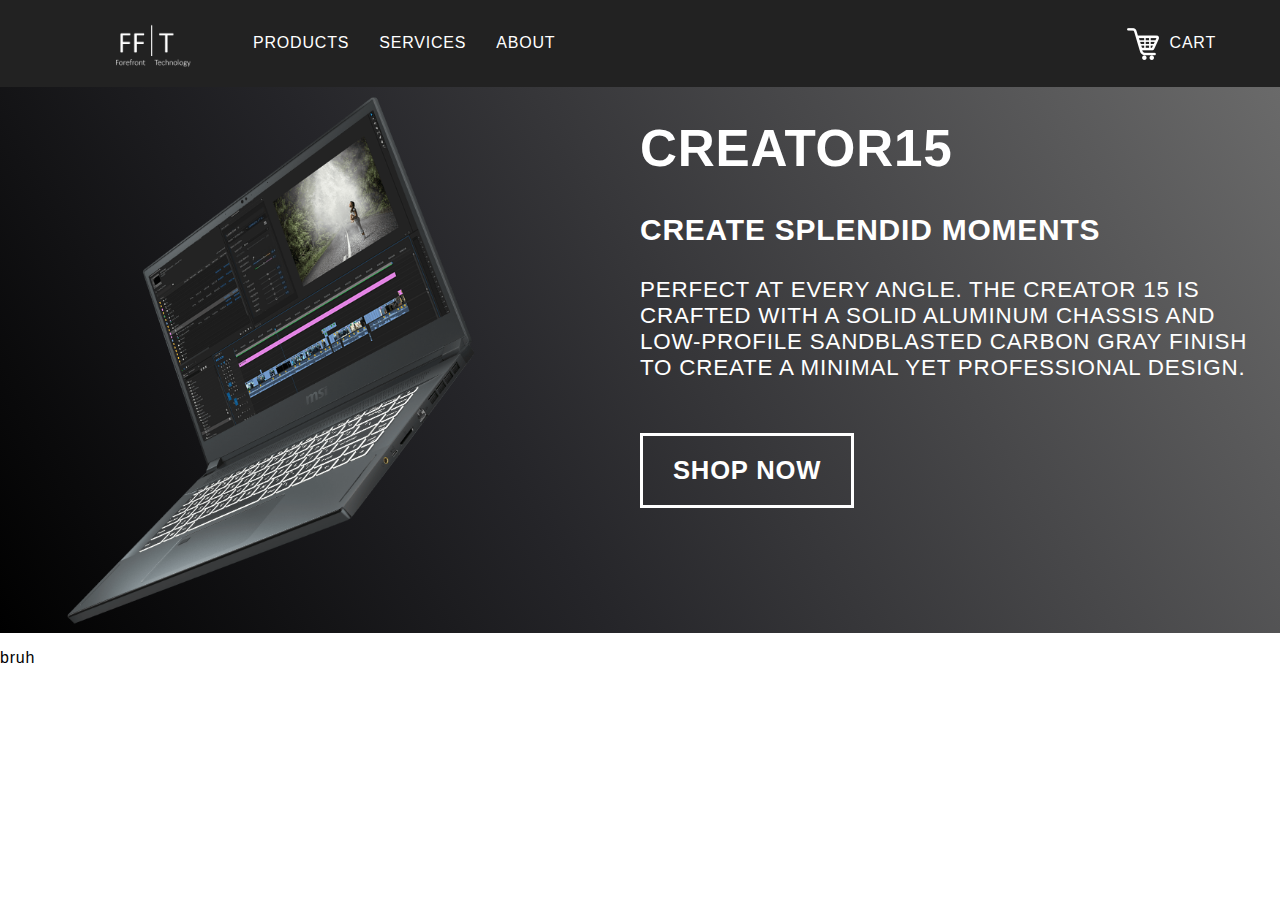
==== index.html @ af0c317e "first try" ====
<!DOCTYPE html>
<html lang="en" dir="ltr">

<head>
  <meta charset="utf-8">
  <title>Forefront Technologies</title>
  <link rel="stylesheet" href="style.css">
  <link rel="stylesheet" href="style2.css">
</head>

<body>
  <div class="site-wrapper">
    <nav class="navbar">
      <div class="navbar-icon">
        <a href="index.html">
          <div class="hicon">
          </div>
        </a>
      </div>
      <div class="main-nav">
        <div class="tier1">
          <a href="products.html"><span>Products</span></a>
          <a href="services.html"><span>Services</span></a>
          <a href="about.html"><span>About</span></a>
        </div>
        <div class="cc">
          <div class="cart">
            <a href="#">
              <div class="carticon"></div>
              <span>Cart</span>
            </a>
          </div>
        </div>
      </div>
    </nav>
  </div>
  <div class="main">
    <div class="featured">
      <div class="container">
        <div class="column">
          <img class="creator15" src="images/creator15.png" alt="Creator Laptop">
        </div>
        <div class="column">
          <div class="ftext">
            <h1><span>Creator15</span></h1>
            <h3><span>Create Splendid Moments</span></h3>
            <p>Perfect at every angle. The Creator 15 is crafted with a solid aluminum chassis and low-profile sandblasted carbon gray finish to create a minimal yet professional design.</p>
            <div class="fbutton">
              <a href="products.html">Shop Now</a>
            </div>
          </div>
        </div>
      </div>
    </div>
    <p>bruh</p>
  </div>
  <p></p>
  </div>
</body>

</html>
---- style.css ----
body {
  font-family: 'Open Sans',Arial,Helvetica,sans-serif;
  font-size: 16px;
  letter-spacing: 0.8px;
  margin: 0 !important;
  padding: 0 !important;
}

.site-wrapper {
  margin: 0;
  padding: 0;
}

.navbar-icon {
  float: left;
  margin-left: 50px;
  padding: 15px 15px;
  font-size: 17.5px;
  line-height: 20.000000006px;
}

.hicon {
  background: url("images/fft-logo.png") no-repeat;
  height: 68px;
  width: 112px;
  margin-left: 15px;
  background-size: contain;
  color: #fff;
  vertical-align: middle;
}

.navbar {
  padding: 0;
  overflow: hidden;
  position: fixed;
  top: 0;
  width: 100%;
  z-index: 1504;
  background-color: #222;
  color: #fff;
  min-height: 40px;
  max-height: 85px;
  border: 1px solid transparent;
}

.navbar a {
  text-transform: uppercase;
  vertical-align: middle;
  font-weight: normal;
  line-height: 84px;
  float: left;
}

.navbar a {
  padding: 0 15px;
  display: block;
  color: white;
  text-align: center;
  text-decoration: none;
}

.cc {
  float: right;
  margin-right: 50px;
}

.carticon {
  background: url("images/shopping-cart-32.png") no-repeat;
  height: 32px;
  width: 32px;
  background-size: contain;
  display: inline-block !important;
  vertical-align: middle;
  padding-right: 5px;
}

.main-nav a:hover {
  background-color: #333;
}

.main {
  margin-top: 85px;
  padding: 0;
}
---- style2.css ----
.featured {
  color: #FFF;
  background: rgb(0,0,0);
  background: linear-gradient(59deg, rgba(0,0,0,1) 0%, rgba(37,37,41,1) 38%, rgba(106,106,106,1) 100%);
  height: 100%;
}

.creator15 {
  max-width: 80%;
  height: auto;
  vertical-align: middle;
  padding-left: 15px;
  margin-left: auto;
  margin-right: auto;
}

.ftext {
  font-size:2vw;
  --top: 30px;
  --right: 500px;
  padding-right: 15px;
  position: absolute;
  text-transform: uppercase;
  font-weight: normal;
}

.ftext p {
  font-size: 1.75vw;

}

.column {
  float: left;
  width: 50%;
}

.container:after {
  content: "";
  display: table;
  clear: both;
}

.fbutton {
  padding-top: 30px;
}

.fbutton a {
  color: #fff;
  border: 3px solid #fff;
  background: transparent;
  box-sizing: border-box;
  padding: 20px 30px;
  display: inline-block;
  font-weight: bold;
  text-decoration: none;
}

.fbutton a:hover {
  background-color: #fff;
  color: #333;
}
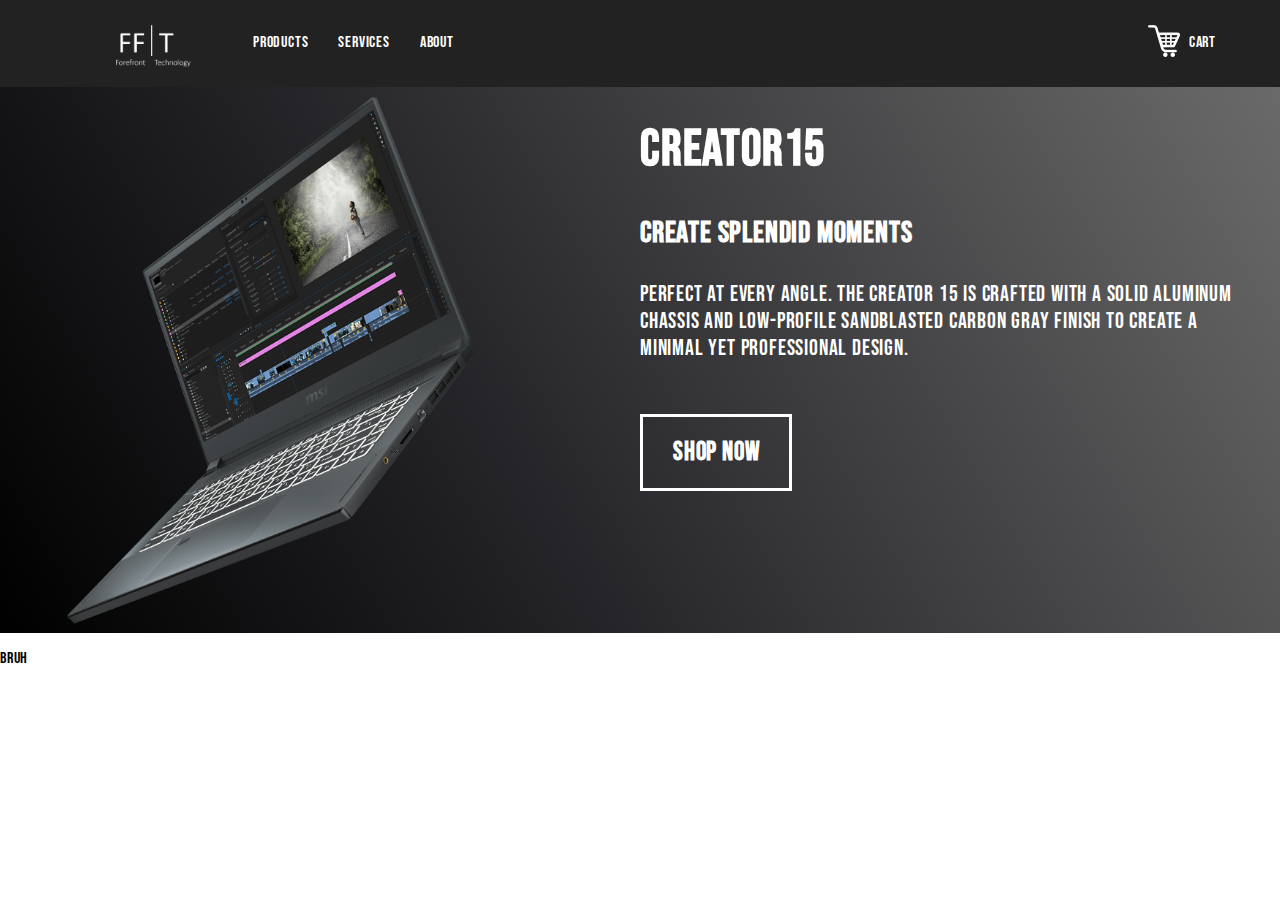
==== commit 6b9ba55f: "changed font face" ====
--- a/index.html
+++ b/index.html
@@ -6,6 +6,8 @@
   <title>Forefront Technologies</title>
   <link rel="stylesheet" href="style.css">
   <link rel="stylesheet" href="style2.css">
+  <link rel="preconnect" href="https://fonts.gstatic.com">
+  <link href="https://fonts.googleapis.com/css2?family=Bebas+Neue&display=swap" rel="stylesheet">
 </head>
 
 <body>
--- a/style.css
+++ b/style.css
@@ -1,5 +1,5 @@
 body {
-  font-family: 'Open Sans',Arial,Helvetica,sans-serif;
+  font-family: 'Bebas Neue', cursive;
   font-size: 16px;
   letter-spacing: 0.8px;
   margin: 0 !important;
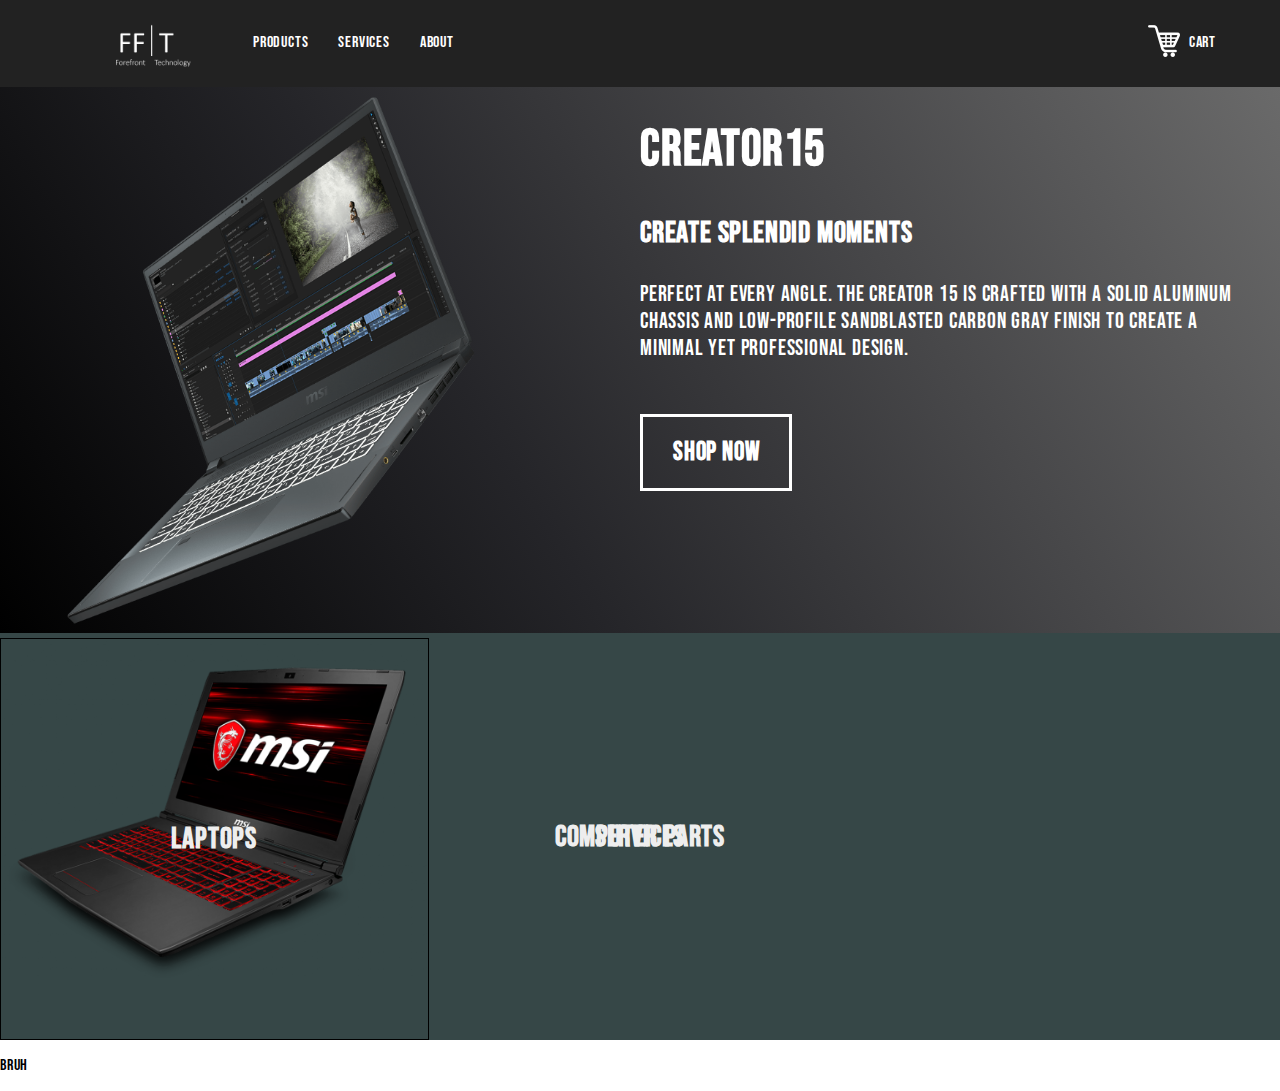
==== commit 02204345: "sumn'" ====
--- a/index.html
+++ b/index.html
@@ -35,28 +35,51 @@
         </div>
       </div>
     </nav>
-  </div>
-  <div class="main">
-    <div class="featured">
-      <div class="container">
-        <div class="column">
-          <img class="creator15" src="images/creator15.png" alt="Creator Laptop">
-        </div>
-        <div class="column">
-          <div class="ftext">
-            <h1><span>Creator15</span></h1>
-            <h3><span>Create Splendid Moments</span></h3>
-            <p>Perfect at every angle. The Creator 15 is crafted with a solid aluminum chassis and low-profile sandblasted carbon gray finish to create a minimal yet professional design.</p>
-            <div class="fbutton">
-              <a href="products.html">Shop Now</a>
+    <div class="main">
+      <div class="featured">
+        <div class="container">
+          <div class="column">
+            <img class="creator15" src="images/creator15.png" alt="Creator Laptop">
+          </div>
+          <div class="column">
+            <div class="ftext">
+              <h1><span>Creator15</span></h1>
+              <h3><span>Create Splendid Moments</span></h3>
+              <p>Perfect at every angle. The Creator 15 is crafted with a solid aluminum chassis and low-profile sandblasted carbon gray finish to create a minimal yet professional design.</p>
+              <div class="fbutton">
+                <a href="products.html">Shop Now</a>
+              </div>
             </div>
           </div>
         </div>
       </div>
+      <div class="sitems">
+        <div class="container">
+          <div class="column2">
+            <div class="laptop-img">
+            <div class="t laptop-text">
+              <h2>LAPTOPS</h2>
+            </div>
+          </div>
+          </div>
+          <div class="column2">
+            <div class="pc-img">
+            <div class="t pc-text">
+              <h2>COMPUTER PARTS</h2>
+            </div>
+          </div>
+          </div>
+          <div class="column2">
+            <div class="services-img">
+            <div class="t services-text">
+              <h2>SERVICES</h2>
+            </div>
+          </div>
+          </div>
+        </div>
+      </div>
+      <p>bruh</p>
     </div>
-    <p>bruh</p>
-  </div>
-  <p></p>
   </div>
 </body>
 
--- a/style2.css
+++ b/style2.css
@@ -34,6 +34,11 @@
   width: 50%;
 }
 
+.column2 {
+  float: left;
+  width: 33.33%;
+}
+
 .container:after {
   content: "";
   display: table;
@@ -59,3 +64,35 @@
   background-color: #fff;
   color: #333;
 }
+
+
+.laptop-img {
+  position: relative;
+  background: url("images/laptop.png") no-repeat;
+  width: 100%;
+  height: 400px;
+  margin-left: auto;
+  margin-right: auto;
+  background-size: contain;
+  display: inline-block !important;
+  vertical-align: middle;
+  border: 1px solid;
+}
+
+.t {
+  position: absolute;
+  top: 50%;
+  left: 50%;
+  transform: translate(-50%, -50%);
+  color: #EEE;
+  font-size: 20px;
+}
+
+.sitems {
+  margin-left: auto;
+  margin-right: auto;
+  text-align: center;
+  position: relative;
+  background-color: #364747;
+  padding-top: 5px;
+}
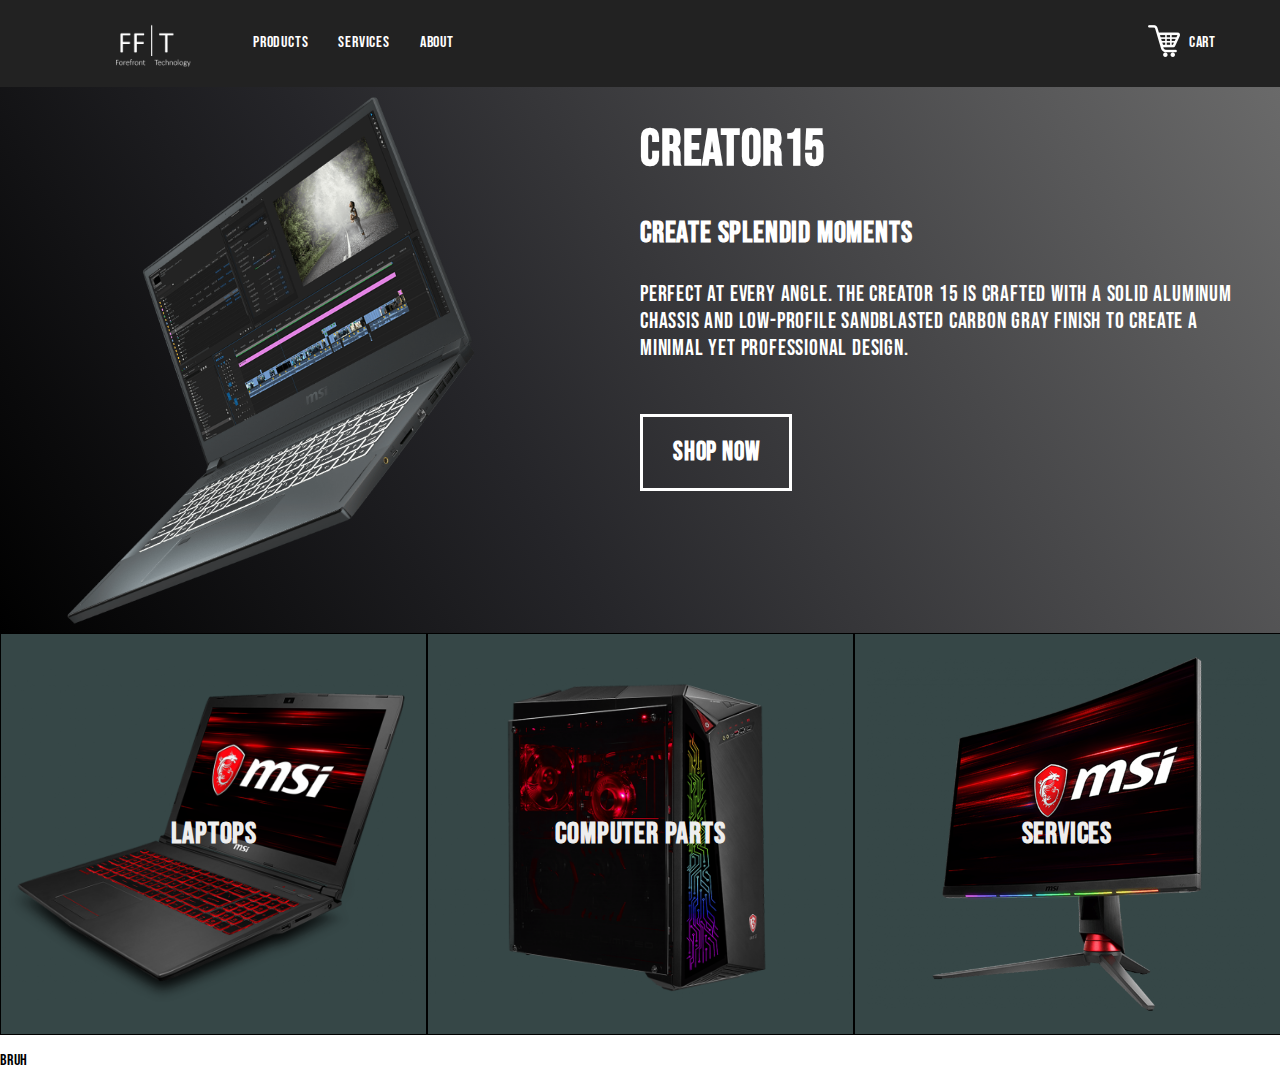
==== commit f6624461: "index" ====
--- a/index.html
+++ b/index.html
@@ -56,25 +56,31 @@
       <div class="sitems">
         <div class="container">
           <div class="column2">
-            <div class="laptop-img">
-            <div class="t laptop-text">
-              <h2>LAPTOPS</h2>
-            </div>
-          </div>
+            <a href="products.html">
+              <div class="cimg laptop-img">
+                <div class="t laptop-text">
+                  <h2>LAPTOPS</h2>
+                </div>
+              </div>
+            </a>
           </div>
           <div class="column2">
-            <div class="pc-img">
-            <div class="t pc-text">
-              <h2>COMPUTER PARTS</h2>
-            </div>
-          </div>
+            <a href="products.html">
+              <div class="cimg pc-img">
+                <div class="t pc-text">
+                  <h2>COMPUTER PARTS</h2>
+                </div>
+              </div>
+            </a>
           </div>
           <div class="column2">
-            <div class="services-img">
-            <div class="t services-text">
-              <h2>SERVICES</h2>
+            <a href="services.html">
+            <div class="cimg services-img">
+              <div class="t services-text">
+                <h2>SERVICES</h2>
+              </div>
             </div>
-          </div>
+            </a>
           </div>
         </div>
       </div>
--- a/style2.css
+++ b/style2.css
@@ -36,7 +36,7 @@
 
 .column2 {
   float: left;
-  width: 33.33%;
+  width: 33.31%;
 }
 
 .container:after {
@@ -65,10 +65,20 @@
   color: #333;
 }
 
+.laptop-img {
+  background: url("images/laptop.png") no-repeat;
+}
 
-.laptop-img {
+.pc-img {
+  background: url("images/pc-parts.png") no-repeat;
+}
+
+.services-img {
+  background: url("images/services.png") no-repeat;
+}
+
+.cimg {
   position: relative;
-  background: url("images/laptop.png") no-repeat;
   width: 100%;
   height: 400px;
   margin-left: auto;
@@ -76,7 +86,8 @@
   background-size: contain;
   display: inline-block !important;
   vertical-align: middle;
-  border: 1px solid;
+  border: 1px solid black;
+  background-position: center;
 }
 
 .t {
@@ -94,5 +105,13 @@
   text-align: center;
   position: relative;
   background-color: #364747;
-  padding-top: 5px;
 }
+
+.column2 {
+  text-decoration: none;
+  display: inline-block;
+}
+
+.column a{
+
+}
